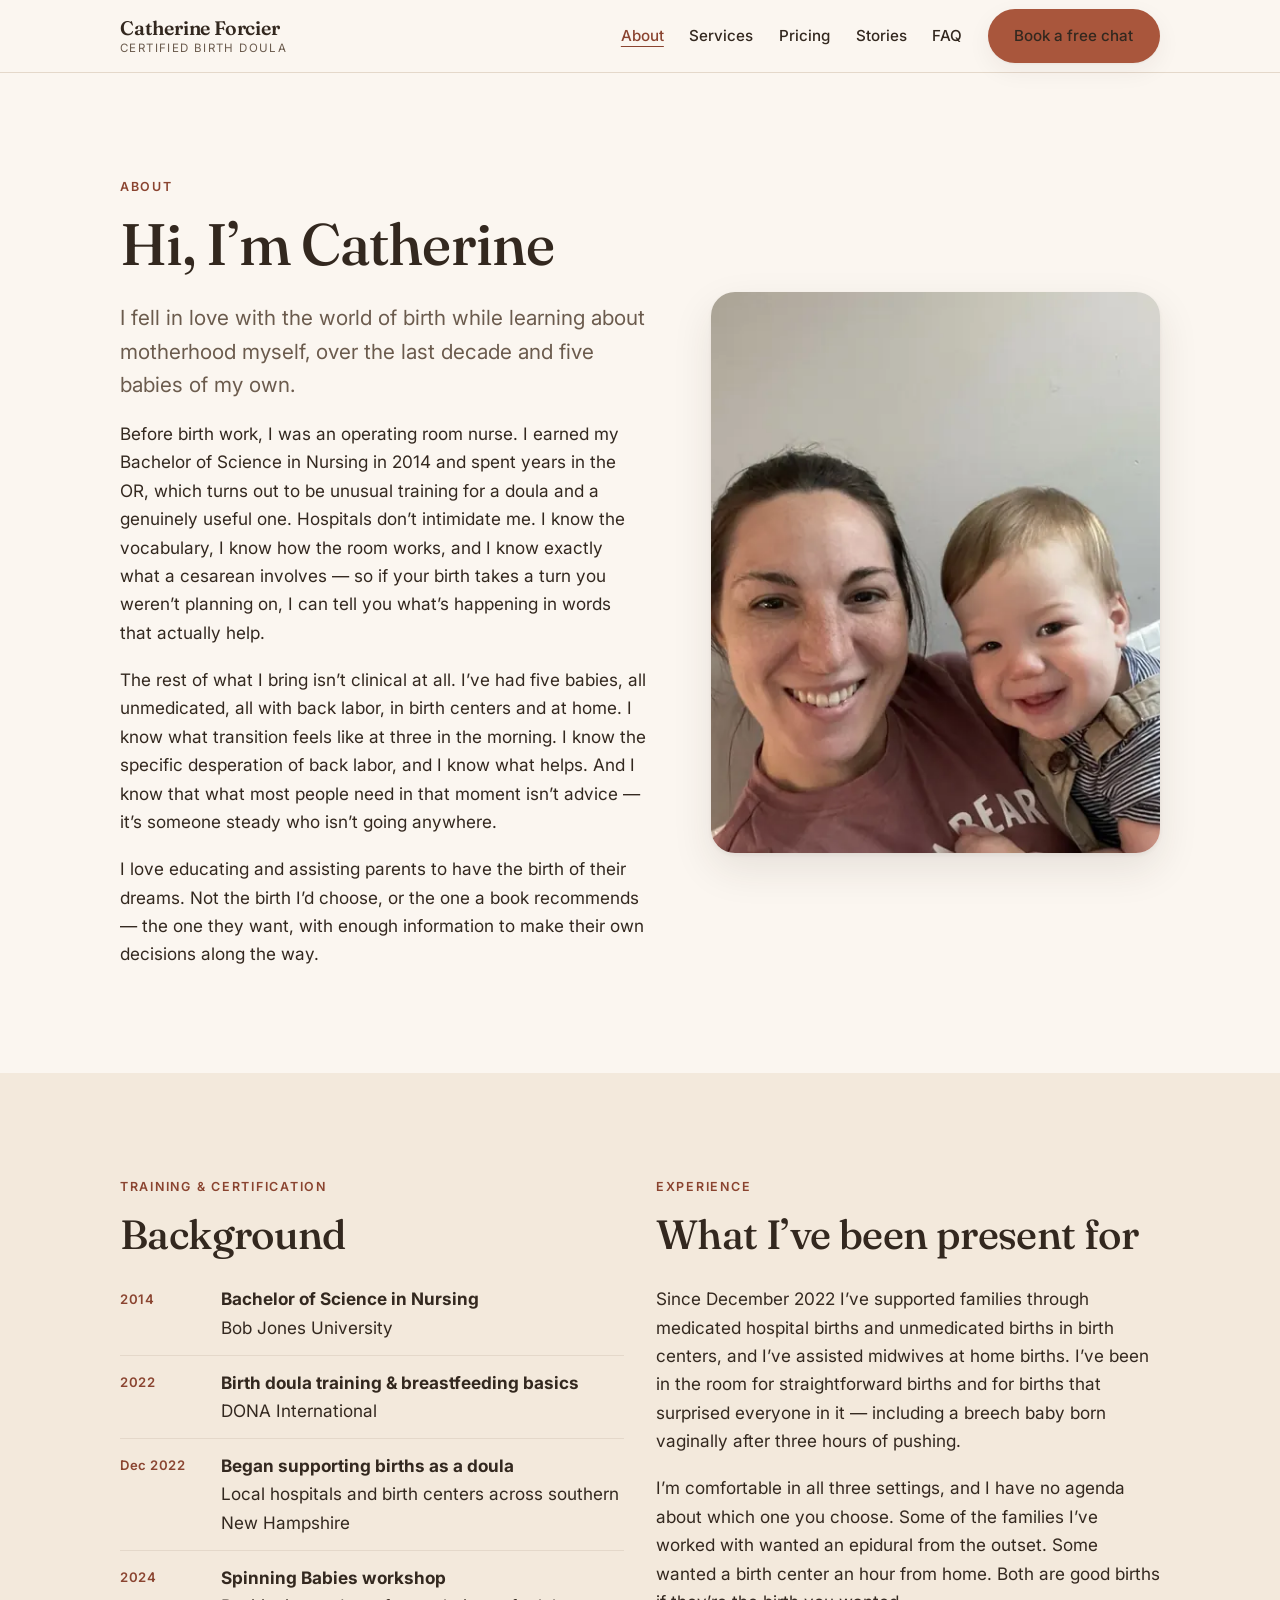
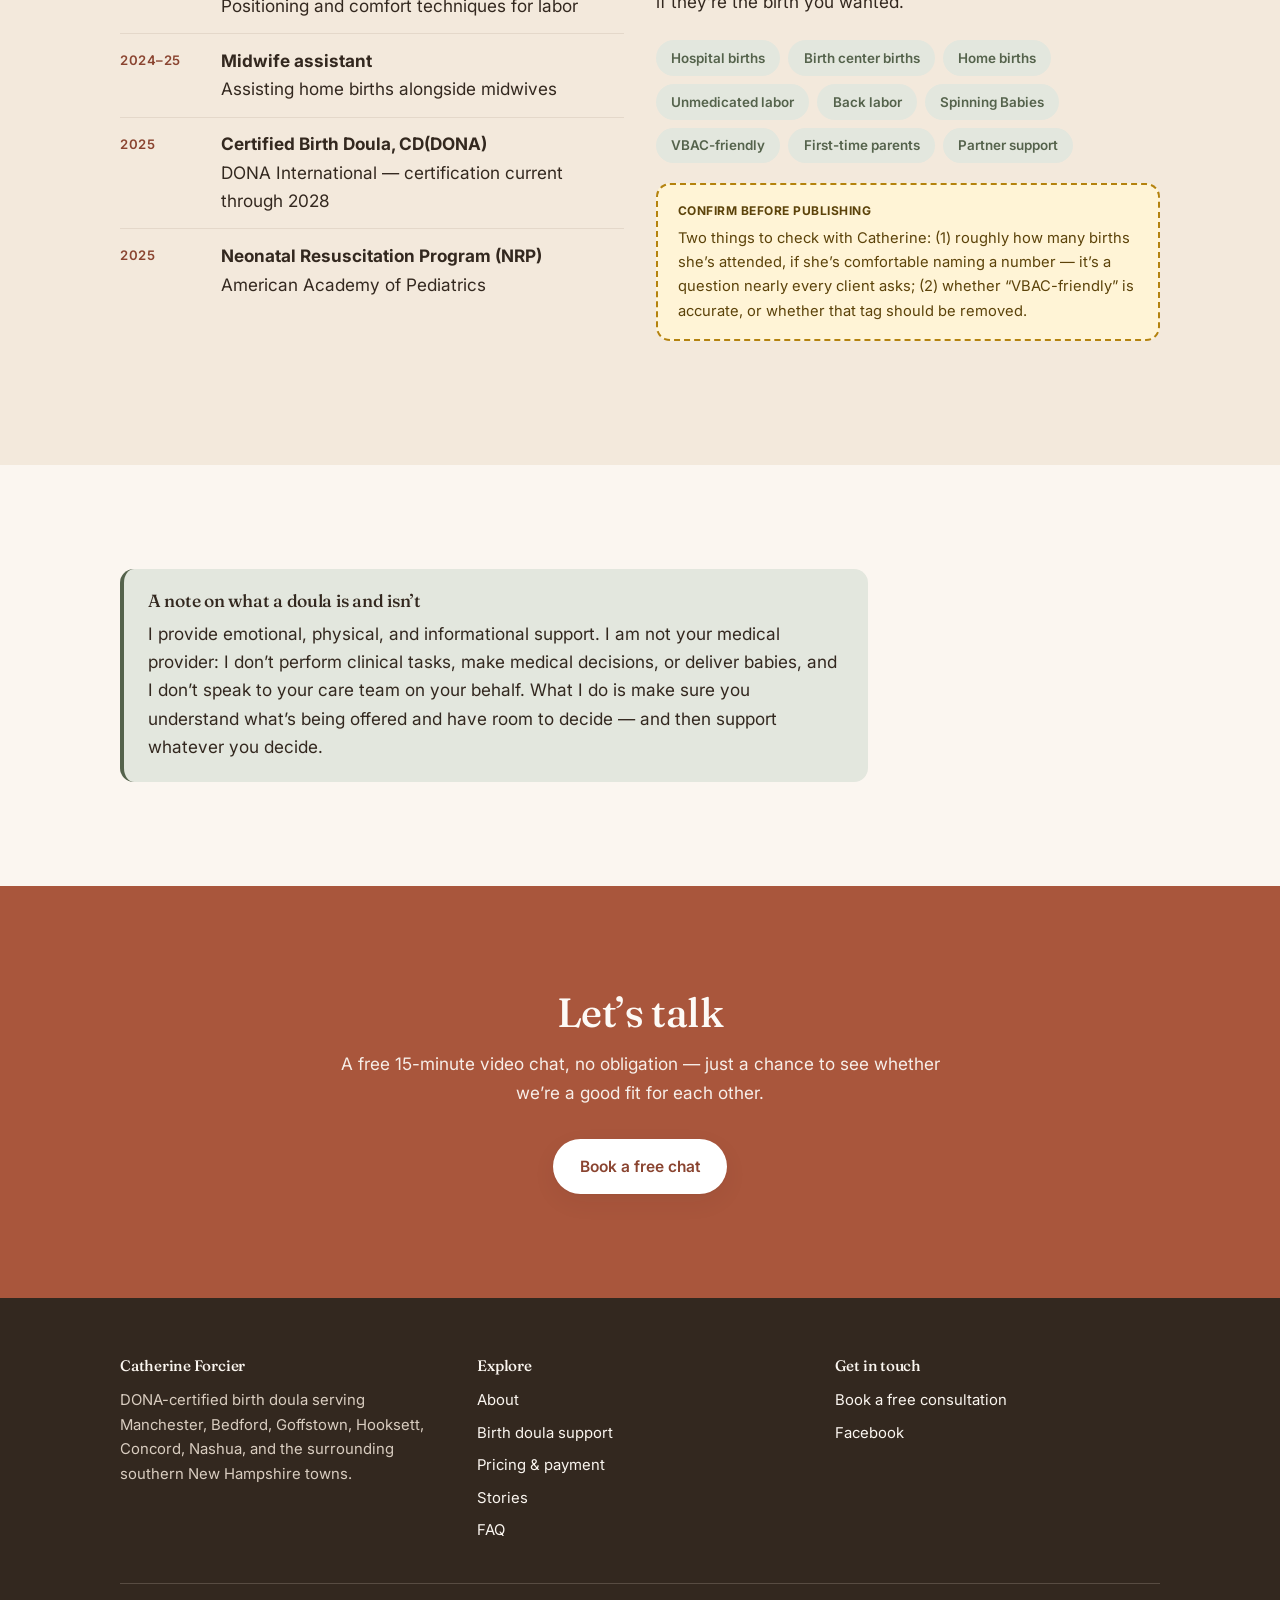
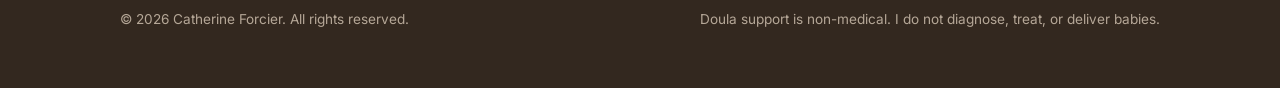
==== about.html @ b7e50d70 "Build multi-page doula website for Catherine Forcier Static, no-build site for a DONA-certified birt" ====
<!doctype html>
<html lang="en">
<head>
<meta charset="utf-8">
<meta name="viewport" content="width=device-width, initial-scale=1">
<title>About Catherine Forcier | Birth Doula &amp; Former OR Nurse, Manchester NH</title>
<meta name="description" content="Catherine Forcier is a DONA-certified birth doula, BSN-trained former operating room nurse, and mother of five serving Manchester and southern New Hampshire.">
<link rel="preconnect" href="https://fonts.googleapis.com">
<link rel="preconnect" href="https://fonts.gstatic.com" crossorigin>
<link href="https://fonts.googleapis.com/css2?family=Fraunces:opsz,wght@9..144,400;9..144,500;9..144,600&family=Inter:wght@400;500;600;700&display=swap" rel="stylesheet">
<link rel="icon" href="assets/img/favicon.svg" type="image/svg+xml">
<link rel="stylesheet" href="assets/css/style.css">
</head>
<body>
<a class="skip" href="#main">Skip to content</a>

<header class="site-header">
  <div class="wrap site-header__inner">
    <a class="brand" href="index.html">
      <span class="brand__name">Catherine Forcier</span>
      <span class="brand__role">Certified Birth Doula</span>
    </a>
    <button class="nav-toggle" type="button" aria-expanded="false" aria-controls="site-nav">Menu</button>
    <nav class="nav" id="site-nav" aria-label="Main">
      <a href="about.html" aria-current="page">About</a>
      <a href="services.html">Services</a>
      <a href="pricing.html">Pricing</a>
      <a href="testimonials.html">Stories</a>
      <a href="faq.html">FAQ</a>
      <a class="btn btn--primary" href="contact.html">Book a free chat</a>
    </nav>
  </div>
</header>

<main id="main">

  <section class="section">
    <div class="wrap">
      <div class="hero__grid">
        <div>
          <p class="eyebrow">About</p>
          <h1>Hi, I&rsquo;m Catherine</h1>
          <div class="prose" style="margin-top:1.5rem">
            <p class="lede">
              I fell in love with the world of birth while learning about motherhood myself,
              over the last decade and five babies of my own.
            </p>
            <p>
              Before birth work, I was an operating room nurse. I earned my Bachelor of Science
              in Nursing in 2014 and spent years in the OR, which turns out to be unusual
              training for a doula and a genuinely useful one. Hospitals don&rsquo;t intimidate
              me. I know the vocabulary, I know how the room works, and I know exactly what a
              cesarean involves &mdash; so if your birth takes a turn you weren&rsquo;t planning
              on, I can tell you what&rsquo;s happening in words that actually help.
            </p>
            <p>
              The rest of what I bring isn&rsquo;t clinical at all. I&rsquo;ve had five babies,
              all unmedicated, all with back labor, in birth centers and at home. I know what
              transition feels like at three in the morning. I know the specific desperation of
              back labor, and I know what helps. And I know that what most people need in that
              moment isn&rsquo;t advice &mdash; it&rsquo;s someone steady who isn&rsquo;t going
              anywhere.
            </p>
            <p>
              I love educating and assisting parents to have the birth of their dreams. Not the
              birth I&rsquo;d choose, or the one a book recommends &mdash; the one they want,
              with enough information to make their own decisions along the way.
            </p>
          </div>
        </div>
        <figure class="hero__figure">
          <picture>
            <source type="image/webp" srcset="assets/img/catherine-toddler-600.webp 600w, assets/img/catherine-toddler.webp 900w" sizes="(max-width: 900px) 100vw, 46vw">
            <source type="image/jpeg" srcset="assets/img/catherine-toddler-600.jpg 600w, assets/img/catherine-toddler.jpg 900w" sizes="(max-width: 900px) 100vw, 46vw">
            <img src="assets/img/catherine-toddler.jpg" width="900" height="885" fetchpriority="high"
                 alt="Catherine Forcier smiling while holding her young son.">
          </picture>
        </figure>
      </div>
    </div>
  </section>

  <section class="section section--tint">
    <div class="wrap">
      <div class="grid grid--2">
        <div>
          <p class="eyebrow">Training &amp; certification</p>
          <h2>Background</h2>
          <ul class="creds" style="margin-top:1.75rem">
            <li><span class="year">2014</span><span><strong>Bachelor of Science in Nursing</strong><br>Bob Jones University</span></li>
            <li><span class="year">2022</span><span><strong>Birth doula training &amp; breastfeeding basics</strong><br>DONA International</span></li>
            <li><span class="year">Dec 2022</span><span><strong>Began supporting births as a doula</strong><br>Local hospitals and birth centers across southern New Hampshire</span></li>
            <li><span class="year">2024</span><span><strong>Spinning Babies workshop</strong><br>Positioning and comfort techniques for labor</span></li>
            <li><span class="year">2024&ndash;25</span><span><strong>Midwife assistant</strong><br>Assisting home births alongside midwives</span></li>
            <li><span class="year">2025</span><span><strong>Certified Birth Doula, CD(DONA)</strong><br>DONA International &mdash; certification current through 2028</span></li>
            <li><span class="year">2025</span><span><strong>Neonatal Resuscitation Program (NRP)</strong><br>American Academy of Pediatrics</span></li>
          </ul>
        </div>
        <div>
          <p class="eyebrow">Experience</p>
          <h2>What I&rsquo;ve been present for</h2>
          <div class="prose" style="margin-top:1.75rem">
            <p>
              Since December 2022 I&rsquo;ve supported families through medicated hospital
              births and unmedicated births in birth centers, and I&rsquo;ve assisted midwives
              at home births. I&rsquo;ve been in the room for straightforward births and for
              births that surprised everyone in it &mdash; including a breech baby born
              vaginally after three hours of pushing.
            </p>
            <p>
              I&rsquo;m comfortable in all three settings, and I have no agenda about which one
              you choose. Some of the families I&rsquo;ve worked with wanted an epidural from
              the outset. Some wanted a birth center an hour from home. Both are good births if
              they&rsquo;re the birth you wanted.
            </p>
          </div>
          <div class="pill-row">
            <span class="pill">Hospital births</span>
            <span class="pill">Birth center births</span>
            <span class="pill">Home births</span>
            <span class="pill">Unmedicated labor</span>
            <span class="pill">Back labor</span>
            <span class="pill">Spinning Babies</span>
            <span class="pill">VBAC-friendly</span>
            <span class="pill">First-time parents</span>
            <span class="pill">Partner support</span>
          </div>
          <div class="todo">
            <strong>Confirm before publishing</strong>
            Two things to check with Catherine: (1) roughly how many births she&rsquo;s attended,
            if she&rsquo;s comfortable naming a number &mdash; it&rsquo;s a question nearly every
            client asks; (2) whether &ldquo;VBAC-friendly&rdquo; is accurate, or whether that tag
            should be removed.
          </div>
        </div>
      </div>
    </div>
  </section>

  <section class="section">
    <div class="wrap">
      <div class="callout">
        <h3>A note on what a doula is and isn&rsquo;t</h3>
        <p>
          I provide emotional, physical, and informational support. I am not your medical
          provider: I don&rsquo;t perform clinical tasks, make medical decisions, or deliver
          babies, and I don&rsquo;t speak to your care team on your behalf. What I do is make
          sure you understand what&rsquo;s being offered and have room to decide &mdash; and
          then support whatever you decide.
        </p>
      </div>
    </div>
  </section>

  <section class="section cta-band">
    <div class="wrap center" style="max-width:44rem">
      <h2>Let&rsquo;s talk</h2>
      <p>A free 15-minute video chat, no obligation &mdash; just a chance to see whether
         we&rsquo;re a good fit for each other.</p>
      <div class="btn-row center">
        <a class="btn btn--primary" href="contact.html">Book a free chat</a>
      </div>
    </div>
  </section>

</main>

<footer class="site-footer">
  <div class="wrap">
    <div class="footer-grid">
      <div>
        <h4>Catherine Forcier</h4>
        <p>DONA-certified birth doula serving Manchester, Bedford, Goffstown, Hooksett,
           Concord, Nashua, and the surrounding southern New Hampshire towns.</p>
      </div>
      <div>
        <h4>Explore</h4>
        <ul>
          <li><a href="about.html">About</a></li>
          <li><a href="birth-doula.html">Birth doula support</a></li>
          <li><a href="pricing.html">Pricing &amp; payment</a></li>
          <li><a href="testimonials.html">Stories</a></li>
          <li><a href="faq.html">FAQ</a></li>
        </ul>
      </div>
      <div>
        <h4>Get in touch</h4>
        <ul>
          <li><a href="contact.html">Book a free consultation</a></li>
          <li><a href="https://www.facebook.com/">Facebook</a></li>
        </ul>
      </div>
    </div>
    <div class="footer-bottom">
      <span>&copy; 2026 Catherine Forcier. All rights reserved.</span>
      <span>Doula support is non-medical. I do not diagnose, treat, or deliver babies.</span>
    </div>
  </div>
</footer>

<script src="assets/js/main.js" defer></script>
</body>
</html>
---- assets/css/style.css ----
/* ==========================================================================
   Doula Catherine Forcier — design system
   Palette: warm cream, clay, sage. Type: Fraunces (display) + Inter (text).
   All text/background pairs meet WCAG AA.
   ========================================================================== */

:root {
  /* Surfaces */
  --cream:        #FBF6F0;
  --cream-deep:   #F3E9DC;
  --white:        #FFFFFF;

  /* Ink */
  --ink:          #33281F;  /* 12.6:1 on cream */
  --ink-muted:    #6B5B4D;  /*  5.4:1 on cream */
  --ink-invert:   #FDFAF6;

  /* Accents */
  --clay:         #A9563C;  /*  5.6:1 with white text */
  --clay-deep:    #8A4430;
  --clay-tint:    #EFDFD4;
  --sage:         #55634C;  /*  7.2:1 on cream */
  --sage-tint:    #E3E7DE;

  /* Lines */
  --line:         #E4D8CA;
  --line-strong:  #D2C0AC;

  /* Space + shape */
  --radius:       14px;
  --radius-lg:    24px;
  --shadow:       0 1px 2px rgba(51,40,31,.05), 0 8px 24px rgba(51,40,31,.06);
  --shadow-lift:  0 2px 4px rgba(51,40,31,.06), 0 16px 40px rgba(51,40,31,.10);
  --gutter:       clamp(1rem, 4vw, 2.5rem);
  --maxw:         1120px;
  --maxw-prose:   68ch;
}

/* ---------- Reset ---------- */
*, *::before, *::after { box-sizing: border-box; }
* { margin: 0; }
html { -webkit-text-size-adjust: 100%; scroll-behavior: smooth; }
@media (prefers-reduced-motion: reduce) {
  html { scroll-behavior: auto; }
  *, *::before, *::after { animation-duration: .01ms !important; transition-duration: .01ms !important; }
}
img, picture, svg { display: block; max-width: 100%; height: auto; }
input, button, textarea, select { font: inherit; color: inherit; }

body {
  background: var(--cream);
  color: var(--ink);
  font-family: 'Inter', ui-sans-serif, system-ui, -apple-system, 'Segoe UI', sans-serif;
  font-size: clamp(1rem, .97rem + .16vw, 1.075rem);
  line-height: 1.65;
  -webkit-font-smoothing: antialiased;
  text-rendering: optimizeLegibility;
}

/* ---------- Typography ---------- */
h1, h2, h3, h4 {
  font-family: 'Fraunces', Georgia, 'Times New Roman', serif;
  font-weight: 500;
  line-height: 1.12;
  letter-spacing: -.015em;
  color: var(--ink);
  text-wrap: balance;
}
h1 { font-size: clamp(2.1rem, 1.5rem + 3vw, 3.65rem); }
h2 { font-size: clamp(1.7rem, 1.35rem + 1.7vw, 2.55rem); }
h3 { font-size: clamp(1.2rem, 1.1rem + .5vw, 1.45rem); line-height: 1.25; }
h4 { font-size: 1.05rem; line-height: 1.3; }
p  { text-wrap: pretty; }
a  { color: var(--clay-deep); text-decoration-thickness: 1px; text-underline-offset: 3px; }
a:hover { color: var(--clay); }

:focus-visible {
  outline: 3px solid var(--clay);
  outline-offset: 3px;
  border-radius: 4px;
}

.eyebrow {
  font-family: 'Inter', sans-serif;
  font-size: .78rem;
  font-weight: 600;
  letter-spacing: .14em;
  text-transform: uppercase;
  color: var(--clay-deep);
  margin-bottom: .9rem;
}
.lede { font-size: clamp(1.1rem, 1.02rem + .4vw, 1.3rem); color: var(--ink-muted); line-height: 1.6; }
.prose { max-width: var(--maxw-prose); }
.prose p + p, .prose p + ul, .prose ul + p { margin-top: 1.1em; }
.prose h3 { margin-top: 2.2rem; margin-bottom: .6rem; }
.prose ul { padding-left: 1.2em; }
.prose li + li { margin-top: .45em; }
.center { text-align: center; margin-inline: auto; }

/* ---------- Layout ---------- */
.wrap { width: 100%; max-width: var(--maxw); margin-inline: auto; padding-inline: var(--gutter); }
.section { padding-block: clamp(3.5rem, 2rem + 6vw, 6.5rem); }
.section--tint { background: var(--cream-deep); }
.section--sage { background: var(--sage-tint); }
.section-head { max-width: 62ch; margin-bottom: clamp(2rem, 1.2rem + 2vw, 3rem); }
.section-head.center { text-align: center; }
.section-head p { margin-top: .85rem; }

.grid { display: grid; gap: clamp(1.25rem, .8rem + 1.6vw, 2rem); }
.grid--2 { grid-template-columns: repeat(auto-fit, minmax(min(100%, 320px), 1fr)); }
.grid--3 { grid-template-columns: repeat(auto-fit, minmax(min(100%, 270px), 1fr)); }

/* ---------- Skip link ---------- */
.skip {
  position: absolute; left: -9999px; top: 0; z-index: 200;
  background: var(--clay); color: var(--ink-invert);
  padding: .7rem 1.1rem; border-radius: 0 0 var(--radius) 0;
}
.skip:focus { left: 0; }

/* ---------- Header ---------- */
.site-header {
  position: sticky; top: 0; z-index: 100;
  background: rgba(251,246,240,.92);
  backdrop-filter: blur(10px);
  border-bottom: 1px solid var(--line);
}
.site-header__inner {
  display: flex; align-items: center; justify-content: space-between;
  gap: 1rem; min-height: 72px;
}
.brand {
  display: flex; flex-direction: column; text-decoration: none; color: var(--ink); line-height: 1.15;
}
.brand__name { font-family: 'Fraunces', serif; font-size: 1.22rem; font-weight: 600; letter-spacing: -.01em; }
.brand__role { font-size: .72rem; letter-spacing: .12em; text-transform: uppercase; color: var(--ink-muted); margin-top: .18rem; }

.nav { display: flex; align-items: center; gap: clamp(.9rem, 2vw, 1.75rem); }
.nav a { color: var(--ink); text-decoration: none; font-size: .95rem; font-weight: 500; }
.nav a:hover { color: var(--clay-deep); }
.nav a[aria-current="page"] { color: var(--clay-deep); text-decoration: underline; text-underline-offset: 5px; }

.nav-toggle {
  display: none; background: none; border: 1px solid var(--line-strong);
  border-radius: 10px; padding: .5rem .8rem; cursor: pointer; font-size: .9rem; font-weight: 500;
}

@media (max-width: 860px) {
  .nav-toggle { display: block; }
  .nav {
    position: absolute; inset: 72px 0 auto 0;
    flex-direction: column; align-items: stretch; gap: 0;
    background: var(--cream); border-bottom: 1px solid var(--line);
    padding: .5rem var(--gutter) 1.5rem;
    box-shadow: var(--shadow);
  }
  .nav[hidden] { display: none; }
  .nav a { padding: .85rem 0; border-bottom: 1px solid var(--line); font-size: 1.05rem; }
  .nav .btn { margin-top: 1rem; border-bottom: 0; text-align: center; }
}

/* ---------- Buttons ---------- */
.btn {
  display: inline-flex; align-items: center; justify-content: center; gap: .5rem;
  padding: .85rem 1.6rem;
  border: 1px solid transparent; border-radius: 999px;
  font-size: .97rem; font-weight: 600; text-decoration: none; cursor: pointer;
  transition: transform .15s ease, background-color .15s ease, box-shadow .15s ease;
}
.btn--primary { background: var(--clay); color: var(--ink-invert); box-shadow: var(--shadow); }
.btn--primary:hover { background: var(--clay-deep); color: var(--ink-invert); transform: translateY(-1px); box-shadow: var(--shadow-lift); }
.btn--ghost { background: transparent; color: var(--ink); border-color: var(--line-strong); }
.btn--ghost:hover { background: var(--white); color: var(--ink); border-color: var(--ink-muted); }
.btn-row { display: flex; flex-wrap: wrap; gap: .85rem; margin-top: 2rem; }
.btn-row.center { justify-content: center; }

/* ---------- Hero ---------- */
.hero { padding-block: clamp(2.5rem, 1.5rem + 5vw, 5.5rem); }
.hero__grid {
  display: grid; gap: clamp(2rem, 1rem + 4vw, 4rem);
  grid-template-columns: 1.08fr .92fr; align-items: center;
}
@media (max-width: 900px) { .hero__grid { grid-template-columns: 1fr; } }
.hero__figure { position: relative; }
.hero__figure img {
  width: 100%; border-radius: var(--radius-lg);
  box-shadow: var(--shadow-lift);
  object-fit: cover; aspect-ratio: 4 / 5;
}
.hero__badge {
  position: absolute; left: -12px; bottom: 24px;
  background: var(--white); color: var(--ink);
  border: 1px solid var(--line); border-radius: var(--radius);
  padding: .85rem 1.1rem; box-shadow: var(--shadow-lift);
  font-size: .85rem; line-height: 1.35; max-width: 15rem;
}
.hero__badge strong { display: block; font-family: 'Fraunces', serif; font-size: 1rem; }
@media (max-width: 520px) { .hero__badge { position: static; margin-top: 1rem; max-width: none; } }

/* ---------- Cards ---------- */
.card {
  background: var(--white); border: 1px solid var(--line);
  border-radius: var(--radius-lg); padding: clamp(1.4rem, 1rem + 1vw, 2rem);
  box-shadow: var(--shadow); display: flex; flex-direction: column;
}
.card h3 { margin-bottom: .6rem; }
.card p { color: var(--ink-muted); }
.card__link { margin-top: auto; padding-top: 1.2rem; font-weight: 600; text-decoration: none; }
.card__link::after { content: " \2192"; }

/* ---------- Credentials ---------- */
.creds { list-style: none; padding: 0; display: grid; gap: .8rem; }
.creds li {
  display: grid; grid-template-columns: auto 1fr; gap: .8rem; align-items: start;
  padding-bottom: .8rem; border-bottom: 1px solid var(--line);
}
.creds li:last-child { border-bottom: 0; }
.creds .year { font-size: .82rem; font-weight: 600; color: var(--clay-deep); letter-spacing: .04em; padding-top: .2rem; min-width: 5.5rem; }

.pill-row { display: flex; flex-wrap: wrap; gap: .5rem; margin-top: 1.5rem; }
.pill {
  background: var(--sage-tint); color: var(--sage);
  border-radius: 999px; padding: .42rem .95rem;
  font-size: .84rem; font-weight: 600;
}

/* ---------- Steps ---------- */
.steps { list-style: none; padding: 0; counter-reset: step; display: grid; gap: clamp(1.5rem, 1rem + 1.5vw, 2.25rem); }
.steps li { counter-increment: step; display: grid; grid-template-columns: auto 1fr; gap: 1.25rem; align-items: start; }
.steps li::before {
  content: counter(step);
  font-family: 'Fraunces', serif; font-size: 1.05rem; font-weight: 600;
  width: 2.6rem; height: 2.6rem; flex: none;
  display: grid; place-items: center;
  background: var(--clay-tint); color: var(--clay-deep);
  border-radius: 999px;
}
.steps h3 { margin-bottom: .35rem; }
.steps p { color: var(--ink-muted); }

/* ---------- Testimonials ---------- */
.quote {
  background: var(--white); border: 1px solid var(--line);
  border-left: 4px solid var(--clay); border-radius: var(--radius);
  padding: clamp(1.4rem, 1rem + 1vw, 2rem);
  box-shadow: var(--shadow);
}
.quote blockquote { font-family: 'Fraunces', serif; font-size: 1.12rem; line-height: 1.5; }
.quote figcaption { margin-top: 1rem; font-size: .88rem; color: var(--ink-muted); font-weight: 600; }

/* ---------- Pricing ---------- */
.price-card { position: relative; }
.price-card--feature { border-color: var(--clay); box-shadow: var(--shadow-lift); }
.price-card__tag {
  position: absolute; top: -.75rem; left: clamp(1.4rem, 1rem + 1vw, 2rem);
  background: var(--clay); color: var(--ink-invert);
  font-size: .72rem; font-weight: 700; letter-spacing: .1em; text-transform: uppercase;
  padding: .32rem .8rem; border-radius: 999px;
}
.price { font-family: 'Fraunces', serif; font-size: 2.2rem; line-height: 1; margin: .5rem 0 1.25rem; }
.price small { display: block; font-family: 'Inter', sans-serif; font-size: .85rem; font-weight: 500; color: var(--ink-muted); margin-top: .5rem; letter-spacing: 0; }
.checklist { list-style: none; padding: 0; display: grid; gap: .7rem; }
.checklist li { display: grid; grid-template-columns: auto 1fr; gap: .7rem; align-items: start; font-size: .95rem; }
.checklist li::before {
  content: "\2713"; color: var(--sage); font-weight: 700; line-height: 1.5;
}

/* ---------- FAQ ---------- */
.faq { display: grid; gap: .75rem; max-width: var(--maxw-prose); }
.faq details {
  background: var(--white); border: 1px solid var(--line);
  border-radius: var(--radius); padding: 0 clamp(1rem, .8rem + .6vw, 1.5rem);
}
.faq summary {
  cursor: pointer; list-style: none;
  font-family: 'Fraunces', serif; font-size: 1.08rem; font-weight: 500;
  padding: 1.15rem 2rem 1.15rem 0; position: relative;
}
.faq summary::-webkit-details-marker { display: none; }
.faq summary::after {
  content: "+"; position: absolute; right: 0; top: 50%; transform: translateY(-50%);
  font-size: 1.5rem; color: var(--clay); font-family: 'Inter', sans-serif; line-height: 1;
}
.faq details[open] summary::after { content: "\2013"; }
.faq details > *:not(summary) { padding-bottom: 1.25rem; color: var(--ink-muted); }
.faq details > p + p { padding-top: .9rem; padding-bottom: 1.25rem; margin-top: -.35rem; }

/* ---------- Forms ---------- */
.form { display: grid; gap: 1.1rem; max-width: 34rem; }
.field { display: grid; gap: .4rem; }
.field label { font-size: .9rem; font-weight: 600; }
.field .hint { font-size: .82rem; color: var(--ink-muted); font-weight: 400; }
.field input, .field textarea, .field select {
  width: 100%; padding: .75rem .9rem;
  background: var(--white);
  border: 1px solid var(--line-strong); border-radius: 10px;
  font-size: 1rem;
}
.field input:focus, .field textarea:focus, .field select:focus { border-color: var(--clay); }
.field textarea { min-height: 7.5rem; resize: vertical; }
.form .btn { justify-self: start; }

/* ---------- Callouts ---------- */
.callout {
  background: var(--sage-tint); border-left: 4px solid var(--sage);
  border-radius: var(--radius); padding: 1.3rem 1.5rem;
  max-width: var(--maxw-prose);
}
.callout h3 { font-size: 1.1rem; margin-bottom: .5rem; }

/* TODO markers — deliberately loud so nothing ships unfinished. Grep "todo". */
.todo {
  background: #FFF4D6; border: 2px dashed #B4820E; color: #5C430A;
  border-radius: var(--radius); padding: 1rem 1.25rem; margin: 1.25rem 0;
  font-size: .92rem; max-width: var(--maxw-prose);
}
.todo strong { display: block; font-weight: 700; margin-bottom: .3rem; letter-spacing: .04em; text-transform: uppercase; font-size: .75rem; }

/* ---------- CTA band ---------- */
.cta-band { background: var(--clay); color: var(--ink-invert); }
.cta-band h2, .cta-band p { color: var(--ink-invert); }
.cta-band p { opacity: .93; margin-top: .9rem; }
.cta-band .btn--primary { background: var(--white); color: var(--clay-deep); }
.cta-band .btn--primary:hover { background: var(--cream); color: var(--clay-deep); }

/* ---------- Footer ---------- */
.site-footer {
  background: var(--ink); color: #D9CDC0;
  padding-block: clamp(2.5rem, 2rem + 2vw, 4rem);
  font-size: .93rem;
}
.site-footer a { color: var(--cream); text-decoration: none; }
.site-footer a:hover { color: var(--white); text-decoration: underline; }
.site-footer h4 { color: var(--cream); margin-bottom: .8rem; font-size: .95rem; }
.footer-grid { display: grid; gap: 2rem; grid-template-columns: repeat(auto-fit, minmax(min(100%, 210px), 1fr)); }
.footer-grid ul { list-style: none; padding: 0; display: grid; gap: .5rem; }
.footer-bottom {
  margin-top: 2.5rem; padding-top: 1.5rem; border-top: 1px solid rgba(217,205,192,.22);
  display: flex; flex-wrap: wrap; gap: .75rem 1.5rem; justify-content: space-between;
  font-size: .85rem; color: #B5A797;
}
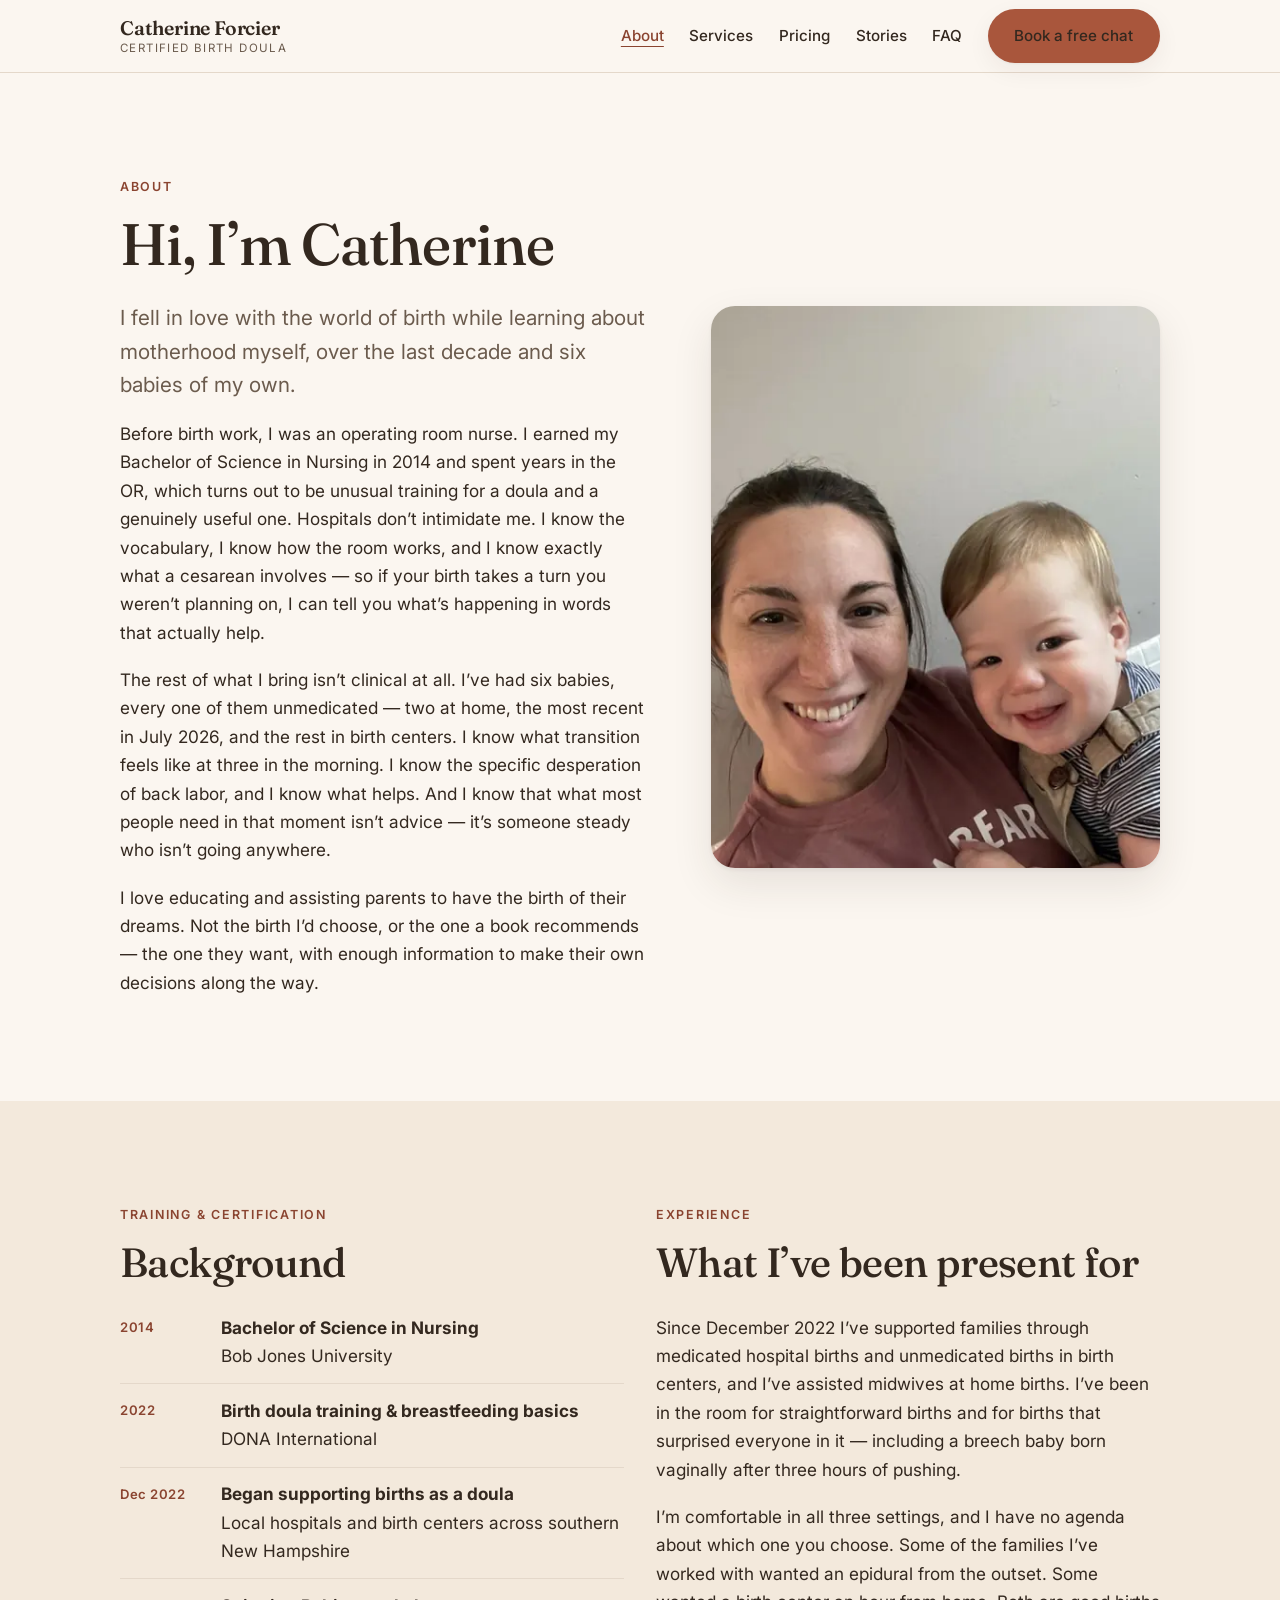
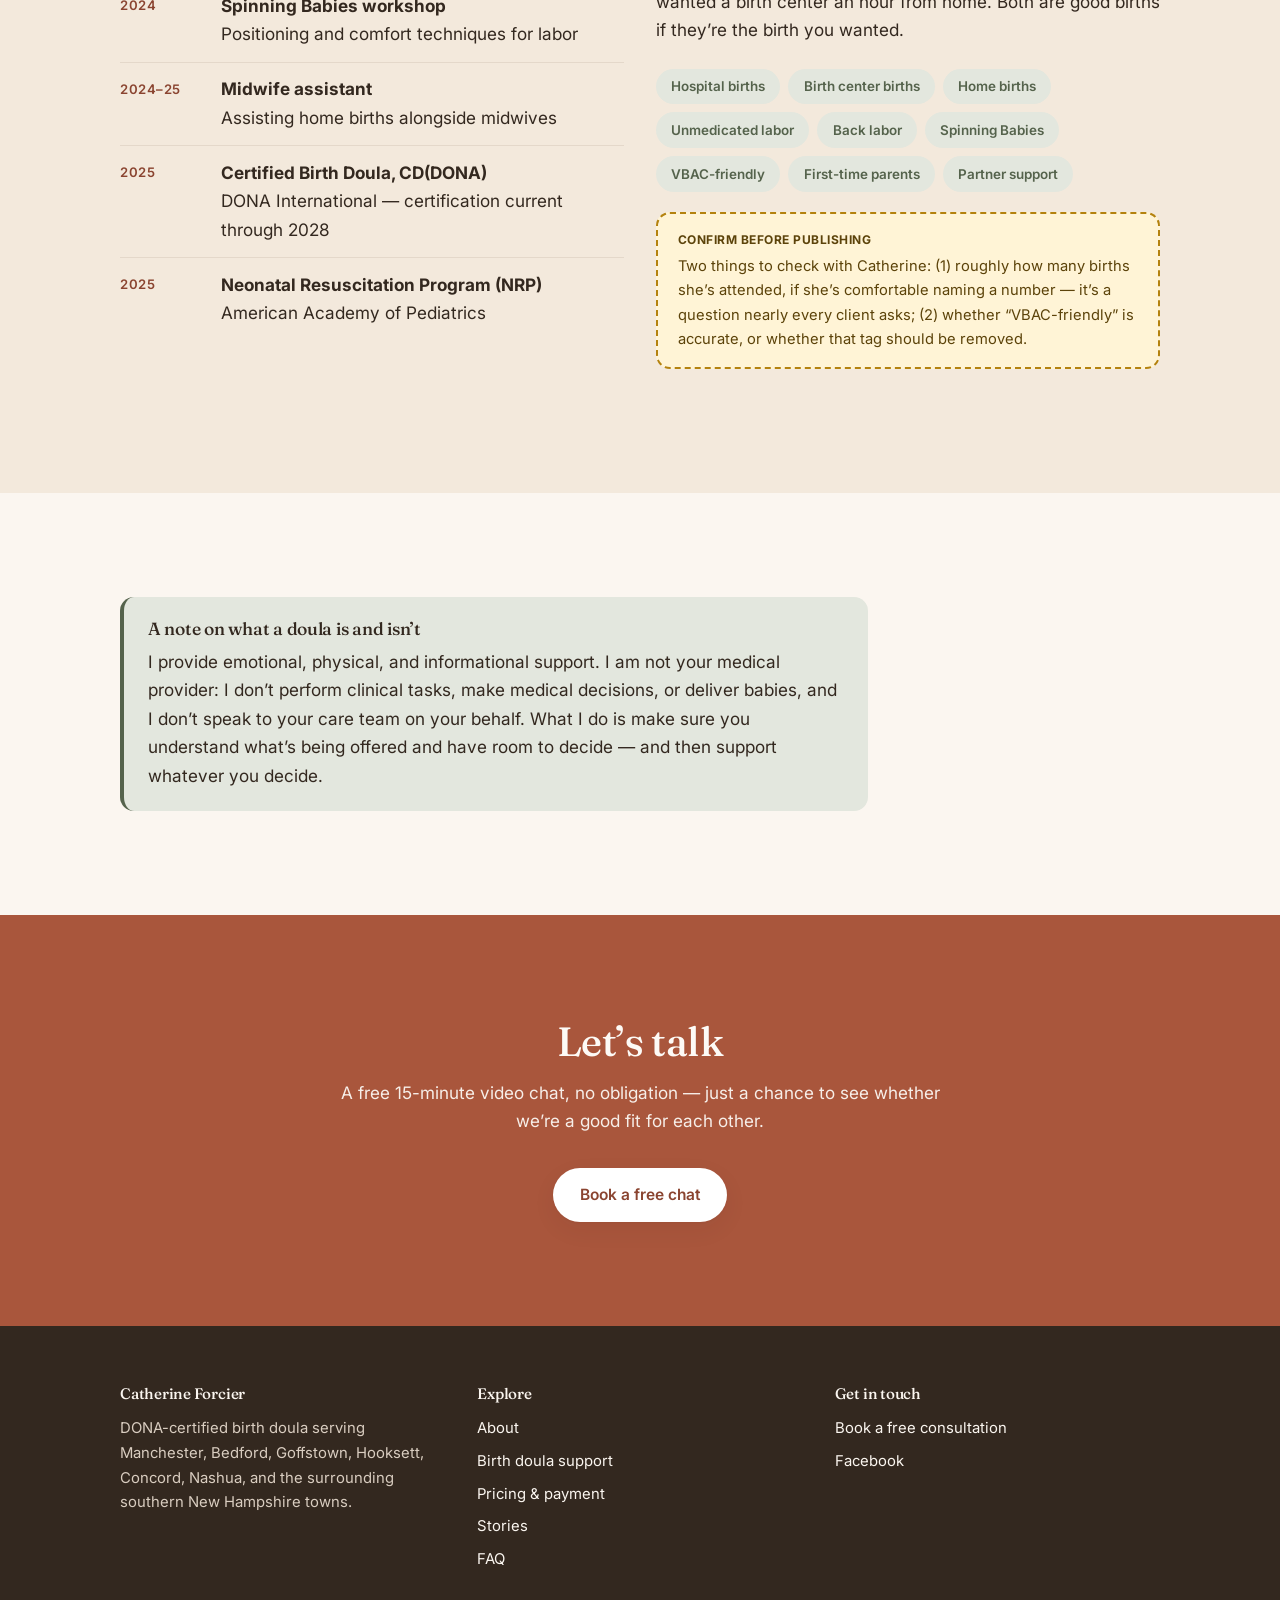
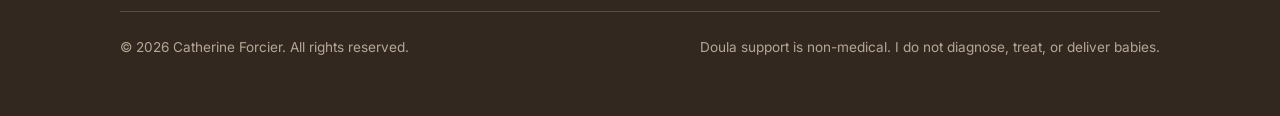
==== commit cc57e4a5: "Correct Catherine's birth count to six, add July 2026 home birth She has had six babies, not five — " ====
--- a/about.html
+++ b/about.html
@@ -4,7 +4,7 @@
 <meta charset="utf-8">
 <meta name="viewport" content="width=device-width, initial-scale=1">
 <title>About Catherine Forcier | Birth Doula &amp; Former OR Nurse, Manchester NH</title>
-<meta name="description" content="Catherine Forcier is a DONA-certified birth doula, BSN-trained former operating room nurse, and mother of five serving Manchester and southern New Hampshire.">
+<meta name="description" content="Catherine Forcier is a DONA-certified birth doula, BSN-trained former operating room nurse, and mother of six serving Manchester and southern New Hampshire.">
 <link rel="preconnect" href="https://fonts.googleapis.com">
 <link rel="preconnect" href="https://fonts.gstatic.com" crossorigin>
 <link href="https://fonts.googleapis.com/css2?family=Fraunces:opsz,wght@9..144,400;9..144,500;9..144,600&family=Inter:wght@400;500;600;700&display=swap" rel="stylesheet">
@@ -43,7 +43,7 @@
           <div class="prose" style="margin-top:1.5rem">
             <p class="lede">
               I fell in love with the world of birth while learning about motherhood myself,
-              over the last decade and five babies of my own.
+              over the last decade and six babies of my own.
             </p>
             <p>
               Before birth work, I was an operating room nurse. I earned my Bachelor of Science
@@ -54,10 +54,10 @@
               on, I can tell you what&rsquo;s happening in words that actually help.
             </p>
             <p>
-              The rest of what I bring isn&rsquo;t clinical at all. I&rsquo;ve had five babies,
-              all unmedicated, all with back labor, in birth centers and at home. I know what
-              transition feels like at three in the morning. I know the specific desperation of
-              back labor, and I know what helps. And I know that what most people need in that
+              The rest of what I bring isn&rsquo;t clinical at all. I&rsquo;ve had six babies,
+              every one of them unmedicated &mdash; two at home, the most recent in July 2026,
+              and the rest in birth centers. I know what transition feels like at three in the
+              morning. I know the specific desperation of back labor, and I know what helps. And I know that what most people need in that
               moment isn&rsquo;t advice &mdash; it&rsquo;s someone steady who isn&rsquo;t going
               anywhere.
             </p>
